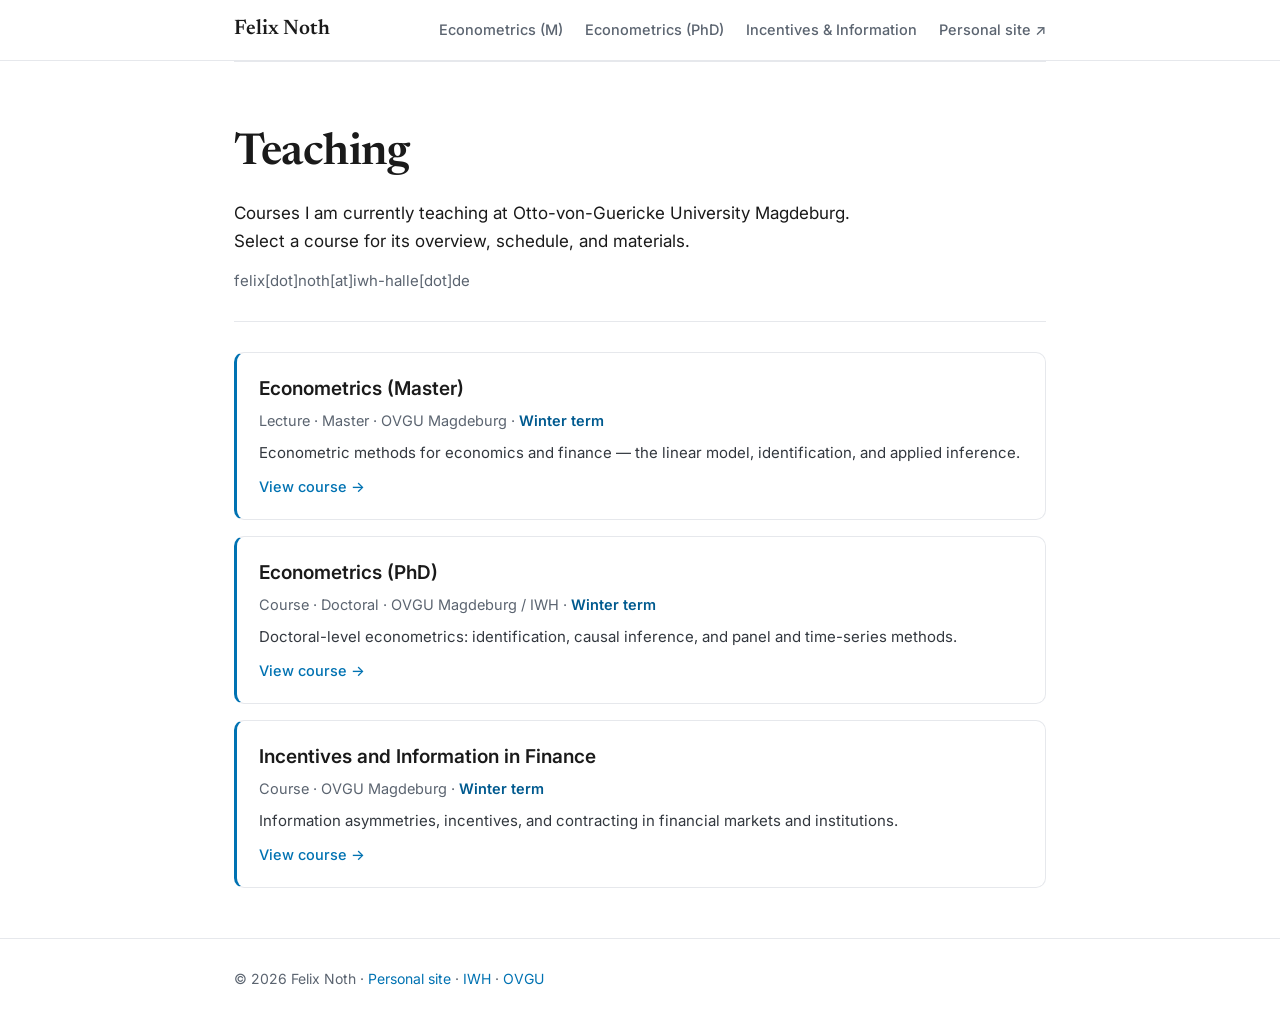
==== index.html @ 91dde6b7 "teaching site" ====
<!DOCTYPE html>
<html lang="en">
<head>
  <meta charset="utf-8">
  <meta name="viewport" content="width=device-width, initial-scale=1">
  <title>Felix Noth — Teaching</title>
  <meta name="description" content="Teaching — Felix Noth, Professor of Banking and Financial Systems (OVGU Magdeburg / IWH Halle).">
  <link rel="preconnect" href="https://fonts.googleapis.com">
  <link rel="preconnect" href="https://fonts.gstatic.com" crossorigin>
  <link href="https://fonts.googleapis.com/css2?family=Newsreader:ital,opsz,wght@0,6..72,400;0,6..72,600;1,6..72,400&family=Inter:wght@400;500;600&display=swap" rel="stylesheet">
  <link rel="stylesheet" href="style.css">
  <link rel="stylesheet" href="teaching.css">
</head>
<body>

  <header class="topnav">
    <div class="wrap nav-inner">
      <a href="index.html" class="brand">Felix Noth</a>
      <nav>
        <a href="econometrics-master.html">Econometrics (M)</a>
        <a href="econometrics-phd.html">Econometrics (PhD)</a>
        <a href="incentives-information-finance.html">Incentives &amp; Information</a>
        <a href="https://felixnoth.github.io/">Personal site &#8599;</a>
      </nav>
    </div>
  </header>

  <main class="wrap" id="top">

    <section class="hero teaching">
      <h1>Teaching</h1>
      <p class="lede">Courses I am currently teaching at Otto-von-Guericke University Magdeburg.
        Select a course for its overview, schedule, and materials.</p>
      <p class="contact">felix<span aria-hidden="true">[dot]</span>noth<span aria-hidden="true">[at]</span>iwh-halle<span aria-hidden="true">[dot]</span>de</p>
    </section>

    <section id="courses">
      <div class="course-cards">

        <a class="course-card" href="econometrics-master.html">
          <h3>Econometrics (Master)</h3>
          <p class="meta">Lecture &middot; Master &middot; OVGU Magdeburg &middot; <span class="term">Winter term</span></p>
          <p class="blurb">Econometric methods for economics and finance — the linear model, identification, and applied inference.</p>
          <p class="go">View course &rarr;</p>
        </a>

        <a class="course-card" href="econometrics-phd.html">
          <h3>Econometrics (PhD)</h3>
          <p class="meta">Course &middot; Doctoral &middot; OVGU Magdeburg / IWH &middot; <span class="term">Winter term</span></p>
          <p class="blurb">Doctoral-level econometrics: identification, causal inference, and panel and time-series methods.</p>
          <p class="go">View course &rarr;</p>
        </a>

        <a class="course-card" href="incentives-information-finance.html">
          <h3>Incentives and Information in Finance</h3>
          <p class="meta">Course &middot; OVGU Magdeburg &middot; <span class="term">Winter term</span></p>
          <p class="blurb">Information asymmetries, incentives, and contracting in financial markets and institutions.</p>
          <p class="go">View course &rarr;</p>
        </a>

      </div>
    </section>

  </main>

  <footer>
    <div class="wrap">
      <p>&copy; <span id="year"></span> Felix Noth &middot;
        <a href="https://felixnoth.github.io/">Personal site</a> &middot;
        <a href="https://www.iwh-halle.de/en/about-the-iwh/team/detail/felix-noth/" target="_blank" rel="noopener">IWH</a> &middot;
        <a href="https://www.ovgu.de/Noth.html" target="_blank" rel="noopener">OVGU</a>
      </p>
    </div>
  </footer>

  <script>document.getElementById("year").textContent = new Date().getFullYear();</script>
</body>
</html>
---- style.css ----
:root {
  --ink: #1a1a1a;
  --muted: #5b6470;
  --line: #e6e8ec;
  --bg: #ffffff;
  --bg-soft: #f7f8fa;
  --accent: #0072b2;        /* Okabe-Ito blue, colorblind-safe */
  --accent-dark: #005a8f;
  --maxw: 860px;
}

* { box-sizing: border-box; }

html { scroll-behavior: smooth; }

body {
  margin: 0;
  color: var(--ink);
  background: var(--bg);
  font-family: "Inter", -apple-system, BlinkMacSystemFont, "Segoe UI", Helvetica, Arial, sans-serif;
  font-size: 17px;
  line-height: 1.65;
  -webkit-font-smoothing: antialiased;
}

.wrap { max-width: var(--maxw); margin: 0 auto; padding: 0 24px; }

a { color: var(--accent); text-decoration: none; }
a:hover { color: var(--accent-dark); text-decoration: underline; }

/* ---------- Top nav ---------- */
.topnav {
  position: sticky; top: 0; z-index: 10;
  background: rgba(255,255,255,0.88);
  backdrop-filter: saturate(180%) blur(10px);
  border-bottom: 1px solid var(--line);
}
.nav-inner { display: flex; align-items: center; justify-content: space-between; height: 60px; }
.brand {
  font-family: "Newsreader", Georgia, serif;
  font-size: 21px; font-weight: 600; color: var(--ink);
}
.brand:hover { text-decoration: none; color: var(--accent); }
.topnav nav { display: flex; gap: 22px; }
.topnav nav a {
  color: var(--muted); font-size: 14.5px; font-weight: 500;
}
.topnav nav a:hover { color: var(--accent); text-decoration: none; }

/* ---------- Hero ---------- */
.hero {
  display: grid; grid-template-columns: 200px 1fr; gap: 40px;
  align-items: start; padding: 64px 0 32px;
}
.hero-photo img {
  width: 200px; height: 240px; object-fit: cover;
  border-radius: 10px; border: 1px solid var(--line);
}
.hero-photo.noimg {
  width: 200px; height: 240px; border-radius: 10px;
  background: linear-gradient(160deg, #eef1f5, #dfe4ea);
}
.hero-text h1 {
  font-family: "Newsreader", Georgia, serif;
  font-size: 44px; line-height: 1.05; margin: 0 0 6px; font-weight: 600;
  letter-spacing: -0.01em;
}
.tagline { font-size: 19px; margin: 0 0 2px; color: var(--ink); font-weight: 500; }
.affil { margin: 0 0 18px; color: var(--muted); font-size: 15px; }
.lede { margin: 0 0 14px; }
.lede a { font-weight: 500; }

.actions { display: flex; gap: 12px; margin: 22px 0 16px; flex-wrap: wrap; }
.btn {
  display: inline-block; padding: 9px 18px; border-radius: 8px;
  background: var(--accent); color: #fff; font-weight: 500; font-size: 15px;
  border: 1px solid var(--accent);
}
.btn:hover { background: var(--accent-dark); border-color: var(--accent-dark); text-decoration: none; color: #fff; }
.btn.ghost { background: transparent; color: var(--accent); }
.btn.ghost:hover { background: var(--bg-soft); color: var(--accent-dark); }
.contact { color: var(--muted); font-size: 15px; margin: 8px 0 0; }

/* ---------- Sections ---------- */
section { padding: 30px 0; border-top: 1px solid var(--line); }
#about { border-top: 0; }
h2 {
  font-family: "Newsreader", Georgia, serif;
  font-size: 28px; font-weight: 600; margin: 0 0 22px;
  letter-spacing: -0.01em;
}
h3 { font-size: 16px; letter-spacing: 0.04em; text-transform: uppercase; color: var(--muted); margin: 0 0 12px; }

/* ---------- Bio ---------- */
.bio-grid { display: grid; grid-template-columns: 1fr 1fr; gap: 40px; }
.timeline { list-style: none; margin: 0; padding: 0; }
.timeline li { margin-bottom: 14px; font-size: 15.5px; line-height: 1.5; }
.years { display: block; font-weight: 600; color: var(--accent); font-size: 13.5px; }

/* ---------- Publications ---------- */
.pub { margin: 0 0 20px; }
.pub .cite { margin: 0; }
.pub.numbered { display: grid; grid-template-columns: 42px 1fr; gap: 4px; }
.pub .num { color: var(--muted); font-variant-numeric: tabular-nums; font-weight: 600; }
.status {
  display: inline-block; margin-left: 4px;
  font-style: italic; color: var(--accent-dark);
}
details { margin-top: 6px; }
summary {
  cursor: pointer; color: var(--accent); font-size: 14px; font-weight: 500;
  width: fit-content;
}
summary:hover { color: var(--accent-dark); }
.abstract {
  margin: 8px 0 0; padding: 12px 16px;
  background: var(--bg-soft); border-radius: 8px;
  font-size: 15px; color: #33383f; line-height: 1.6;
}
.media { margin: 6px 0 0; padding-left: 18px; }
.media li { font-size: 14px; color: var(--muted); margin-bottom: 2px; }
.year-group { margin-bottom: 26px; }
.year-group .year {
  font-family: "Newsreader", Georgia, serif; text-transform: none;
  letter-spacing: 0; color: var(--ink); font-size: 20px;
  border-bottom: 1px solid var(--line); padding-bottom: 4px; margin-bottom: 14px;
}
.err { color: #b00020; font-size: 15px; }

/* ---------- Footer ---------- */
footer { border-top: 1px solid var(--line); padding: 28px 0 40px; margin-top: 20px; }
footer p { color: var(--muted); font-size: 14px; margin: 0; }

/* ---------- Responsive ---------- */
@media (max-width: 680px) {
  body { font-size: 16px; }
  .topnav nav { display: none; }
  .hero { grid-template-columns: 1fr; gap: 24px; padding: 40px 0 24px; }
  .hero-photo img, .hero-photo.noimg { width: 140px; height: 168px; }
  .hero-text h1 { font-size: 36px; }
  .bio-grid { grid-template-columns: 1fr; gap: 24px; }
  .pub.numbered { grid-template-columns: 34px 1fr; }
}
---- teaching.css ----
/* ============================================================
   teaching.css — styles specific to the teaching site,
   layered on top of the shared style.css.
   ============================================================ */

/* ---- landing hero ---- */
.hero.teaching { display: block; padding: 56px 0 28px; }
.hero.teaching h1 {
  font-family: "Newsreader", Georgia, serif; font-size: 44px; font-weight: 600;
  margin: 0 0 8px; letter-spacing: -0.01em;
}
.hero.teaching .lede { max-width: 60ch; }

/* ---- course cards (landing) ---- */
.course-cards { display: grid; gap: 16px; }
a.course-card {
  display: block; text-decoration: none; color: inherit;
  border: 1px solid var(--line); border-left: 3px solid var(--accent);
  border-radius: 10px; padding: 20px 22px; background: var(--bg);
  transition: box-shadow .15s ease, transform .15s ease;
}
a.course-card:hover {
  text-decoration: none; box-shadow: 0 4px 18px rgba(0,0,0,0.06);
  transform: translateY(-1px);
}
.course-card h3 {
  text-transform: none; letter-spacing: 0; color: var(--ink);
  font-family: "Inter", sans-serif; font-size: 19px; font-weight: 600; margin: 0 0 4px;
}
.course-card .meta { color: var(--muted); font-size: 14.5px; margin: 0 0 8px; }
.course-card .meta .term { color: var(--accent-dark); font-weight: 600; }
.course-card .blurb { font-size: 15px; margin: 0; color: #33383f; }
.course-card .go { color: var(--accent); font-weight: 500; font-size: 14.5px; margin: 10px 0 0; }

/* ---- course page ---- */
.course-hero { padding: 40px 0 8px; }
.course-hero h1 {
  font-family: "Newsreader", Georgia, serif; font-size: 38px; font-weight: 600;
  margin: 0 0 8px; letter-spacing: -0.01em;
}
.course-hero .meta-grid {
  display: flex; flex-wrap: wrap; gap: 8px 28px; margin: 12px 0 0;
  color: var(--muted); font-size: 14.5px;
}
.course-hero .meta-grid b { color: var(--ink); font-weight: 600; }

/* schedule table */
table.schedule { width: 100%; border-collapse: collapse; font-size: 15px; }
table.schedule th, table.schedule td {
  text-align: left; padding: 9px 12px; border-bottom: 1px solid var(--line);
  vertical-align: top;
}
table.schedule th {
  font-size: 12.5px; letter-spacing: 0.04em; text-transform: uppercase;
  color: var(--muted); font-weight: 600;
}
table.schedule td.when { white-space: nowrap; color: var(--accent-dark); font-weight: 600; width: 90px; }

/* downloads list */
ul.downloads { list-style: none; margin: 0; padding: 0; }
ul.downloads li {
  display: flex; align-items: baseline; gap: 10px; padding: 8px 0;
  border-bottom: 1px solid var(--line); font-size: 15px;
}
ul.downloads li .kind {
  flex: 0 0 auto; font-size: 12px; font-weight: 600; color: var(--muted);
  text-transform: uppercase; letter-spacing: 0.03em; min-width: 54px;
}
.placeholder { color: var(--muted); font-size: 15px; font-style: italic; }

@media (max-width: 680px) {
  .hero.teaching h1, .course-hero h1 { font-size: 34px; }
  table.schedule td.when { width: auto; }
}
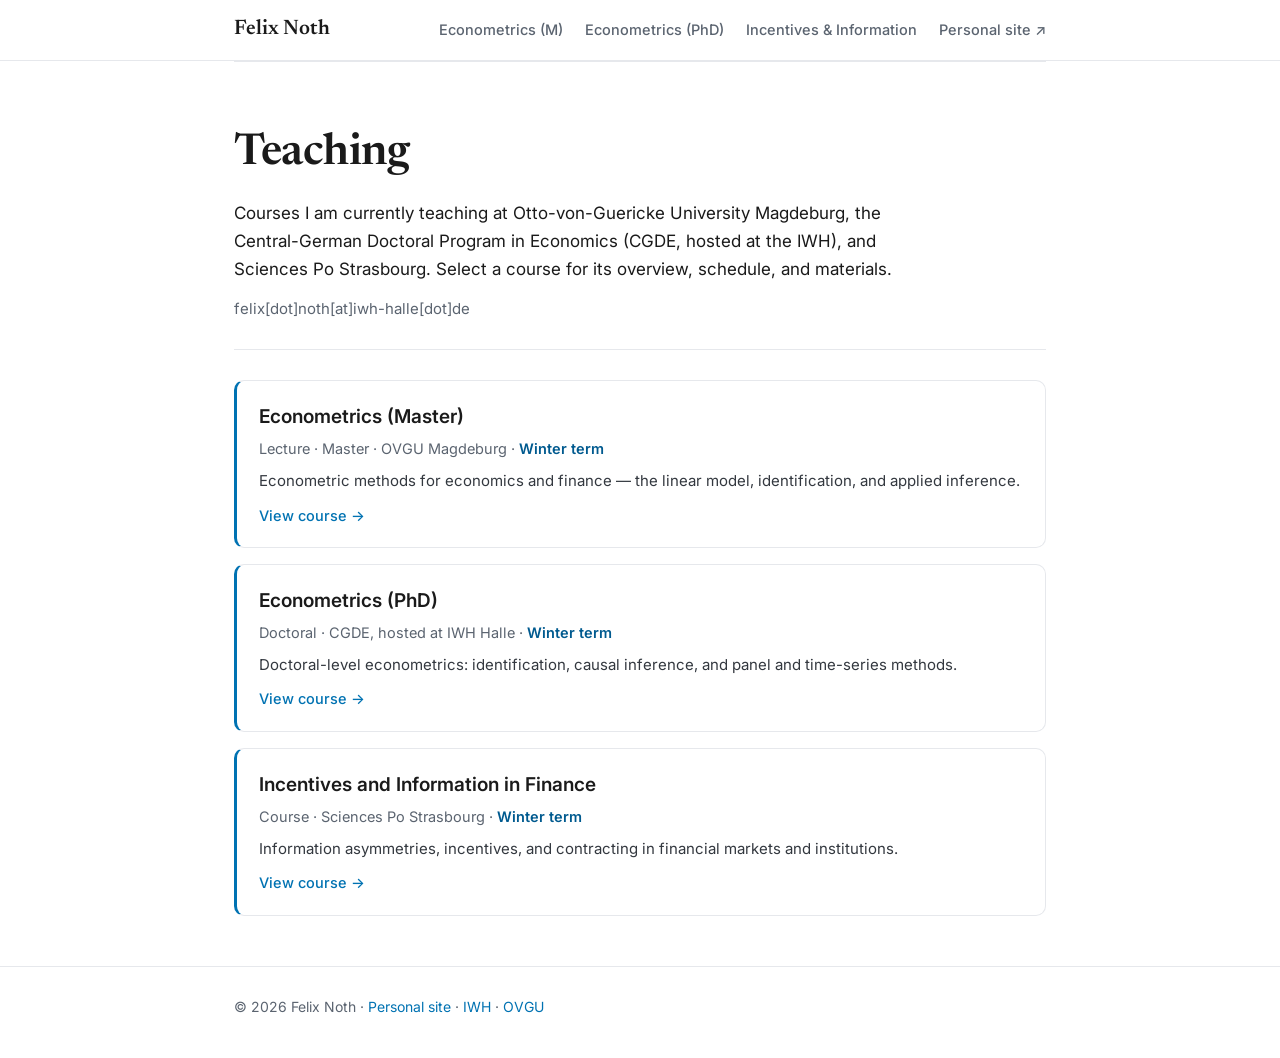
==== commit 72b80cbe: "set term and language" ====
--- a/index.html
+++ b/index.html
@@ -29,8 +29,9 @@
 
     <section class="hero teaching">
       <h1>Teaching</h1>
-      <p class="lede">Courses I am currently teaching at Otto-von-Guericke University Magdeburg.
-        Select a course for its overview, schedule, and materials.</p>
+      <p class="lede">Courses I am currently teaching at Otto-von-Guericke University Magdeburg,
+        the Central-German Doctoral Program in Economics (CGDE, hosted at the IWH), and
+        Sciences Po Strasbourg. Select a course for its overview, schedule, and materials.</p>
       <p class="contact">felix<span aria-hidden="true">[dot]</span>noth<span aria-hidden="true">[at]</span>iwh-halle<span aria-hidden="true">[dot]</span>de</p>
     </section>
 
@@ -46,14 +47,14 @@
 
         <a class="course-card" href="econometrics-phd.html">
           <h3>Econometrics (PhD)</h3>
-          <p class="meta">Course &middot; Doctoral &middot; OVGU Magdeburg / IWH &middot; <span class="term">Winter term</span></p>
+          <p class="meta">Doctoral &middot; CGDE, hosted at IWH Halle &middot; <span class="term">Winter term</span></p>
           <p class="blurb">Doctoral-level econometrics: identification, causal inference, and panel and time-series methods.</p>
           <p class="go">View course &rarr;</p>
         </a>
 
         <a class="course-card" href="incentives-information-finance.html">
           <h3>Incentives and Information in Finance</h3>
-          <p class="meta">Course &middot; OVGU Magdeburg &middot; <span class="term">Winter term</span></p>
+          <p class="meta">Course &middot; Sciences Po Strasbourg &middot; <span class="term">Winter term</span></p>
           <p class="blurb">Information asymmetries, incentives, and contracting in financial markets and institutions.</p>
           <p class="go">View course &rarr;</p>
         </a>
--- a/teaching.css
+++ b/teaching.css
@@ -68,6 +68,15 @@
 }
 .placeholder { color: var(--muted); font-size: 15px; font-style: italic; }
 
+/* "coming soon" notice */
+.notice {
+  background: var(--bg-soft); border: 1px solid var(--line);
+  border-left: 3px solid var(--accent); border-radius: 10px;
+  padding: 16px 20px; margin: 8px 0 4px; font-size: 15px; color: var(--ink);
+}
+.notice strong { font-weight: 600; }
+.soon { color: var(--muted); font-size: 15px; }
+
 @media (max-width: 680px) {
   .hero.teaching h1, .course-hero h1 { font-size: 34px; }
   table.schedule td.when { width: auto; }
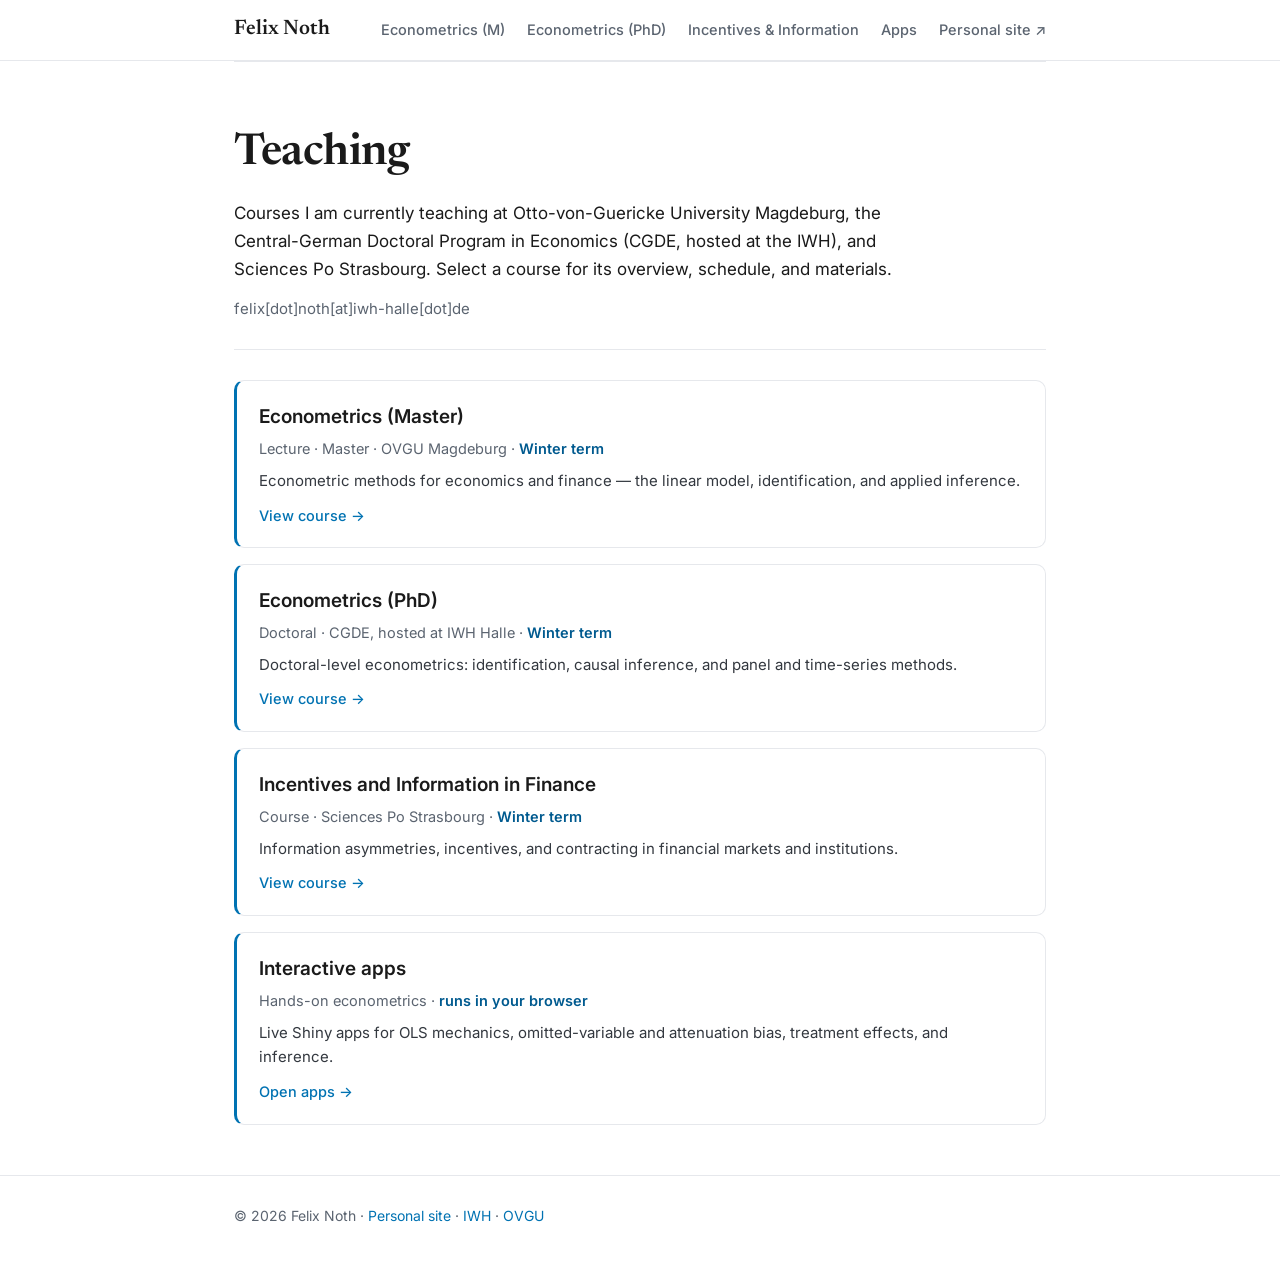
==== commit 482241ba: "Add Interactive apps page embedding Shiny econometrics apps" ====
--- a/index.html
+++ b/index.html
@@ -20,7 +20,8 @@
         <a href="econometrics-master.html">Econometrics (M)</a>
         <a href="econometrics-phd.html">Econometrics (PhD)</a>
         <a href="incentives-information-finance.html">Incentives &amp; Information</a>
-        <a href="https://felixnoth.github.io/">Personal site &#8599;</a>
+        <a href="interactive.html">Apps</a>
+        <a href="https://felixnoth.github.io/" target="_blank" rel="noopener">Personal site &#8599;</a>
       </nav>
     </div>
   </header>
@@ -59,6 +60,13 @@
           <p class="go">View course &rarr;</p>
         </a>
 
+        <a class="course-card" href="interactive.html">
+          <h3>Interactive apps</h3>
+          <p class="meta">Hands-on econometrics &middot; <span class="term">runs in your browser</span></p>
+          <p class="blurb">Live Shiny apps for OLS mechanics, omitted-variable and attenuation bias, treatment effects, and inference.</p>
+          <p class="go">Open apps &rarr;</p>
+        </a>
+
       </div>
     </section>
 
@@ -67,7 +75,7 @@
   <footer>
     <div class="wrap">
       <p>&copy; <span id="year"></span> Felix Noth &middot;
-        <a href="https://felixnoth.github.io/">Personal site</a> &middot;
+        <a href="https://felixnoth.github.io/" target="_blank" rel="noopener">Personal site</a> &middot;
         <a href="https://www.iwh-halle.de/en/about-the-iwh/team/detail/felix-noth/" target="_blank" rel="noopener">IWH</a> &middot;
         <a href="https://www.ovgu.de/Noth.html" target="_blank" rel="noopener">OVGU</a>
       </p>
--- a/teaching.css
+++ b/teaching.css
@@ -76,8 +76,31 @@
 }
 .notice strong { font-weight: 600; }
 .soon { color: var(--muted); font-size: 15px; }
+.course-ref { color: var(--muted); font-size: 14px; margin-top: 10px; }
+
+/* sub-headings within a course section (e.g. A1, A2) */
+.subh {
+  font-family: "Inter", sans-serif; font-size: 16px; font-weight: 600;
+  color: var(--ink); text-transform: none; letter-spacing: 0; margin: 20px 0 8px;
+}
+
+/* reference list (hanging indent) */
+.reflist { list-style: none; margin: 6px 0 0; padding: 0; }
+.reflist li {
+  font-size: 14px; color: #33383f; line-height: 1.5;
+  padding-left: 1.5em; text-indent: -1.5em; margin-bottom: 8px;
+}
 
 @media (max-width: 680px) {
   .hero.teaching h1, .course-hero h1 { font-size: 34px; }
   table.schedule td.when { width: auto; }
 }
+
+/* ---- interactive apps page ---- */
+.app-embed {
+  border: 1px solid var(--line); border-left: 3px solid var(--accent);
+  border-radius: 10px; overflow: hidden; background: #fff; margin: 10px 0 14px;
+}
+.app-embed iframe { display: block; width: 100%; height: 760px; border: 0; }
+.app-links { display: flex; gap: 12px; flex-wrap: wrap; margin: 0 0 4px; }
+@media (max-width: 680px) { .app-embed iframe { height: 560px; } }
